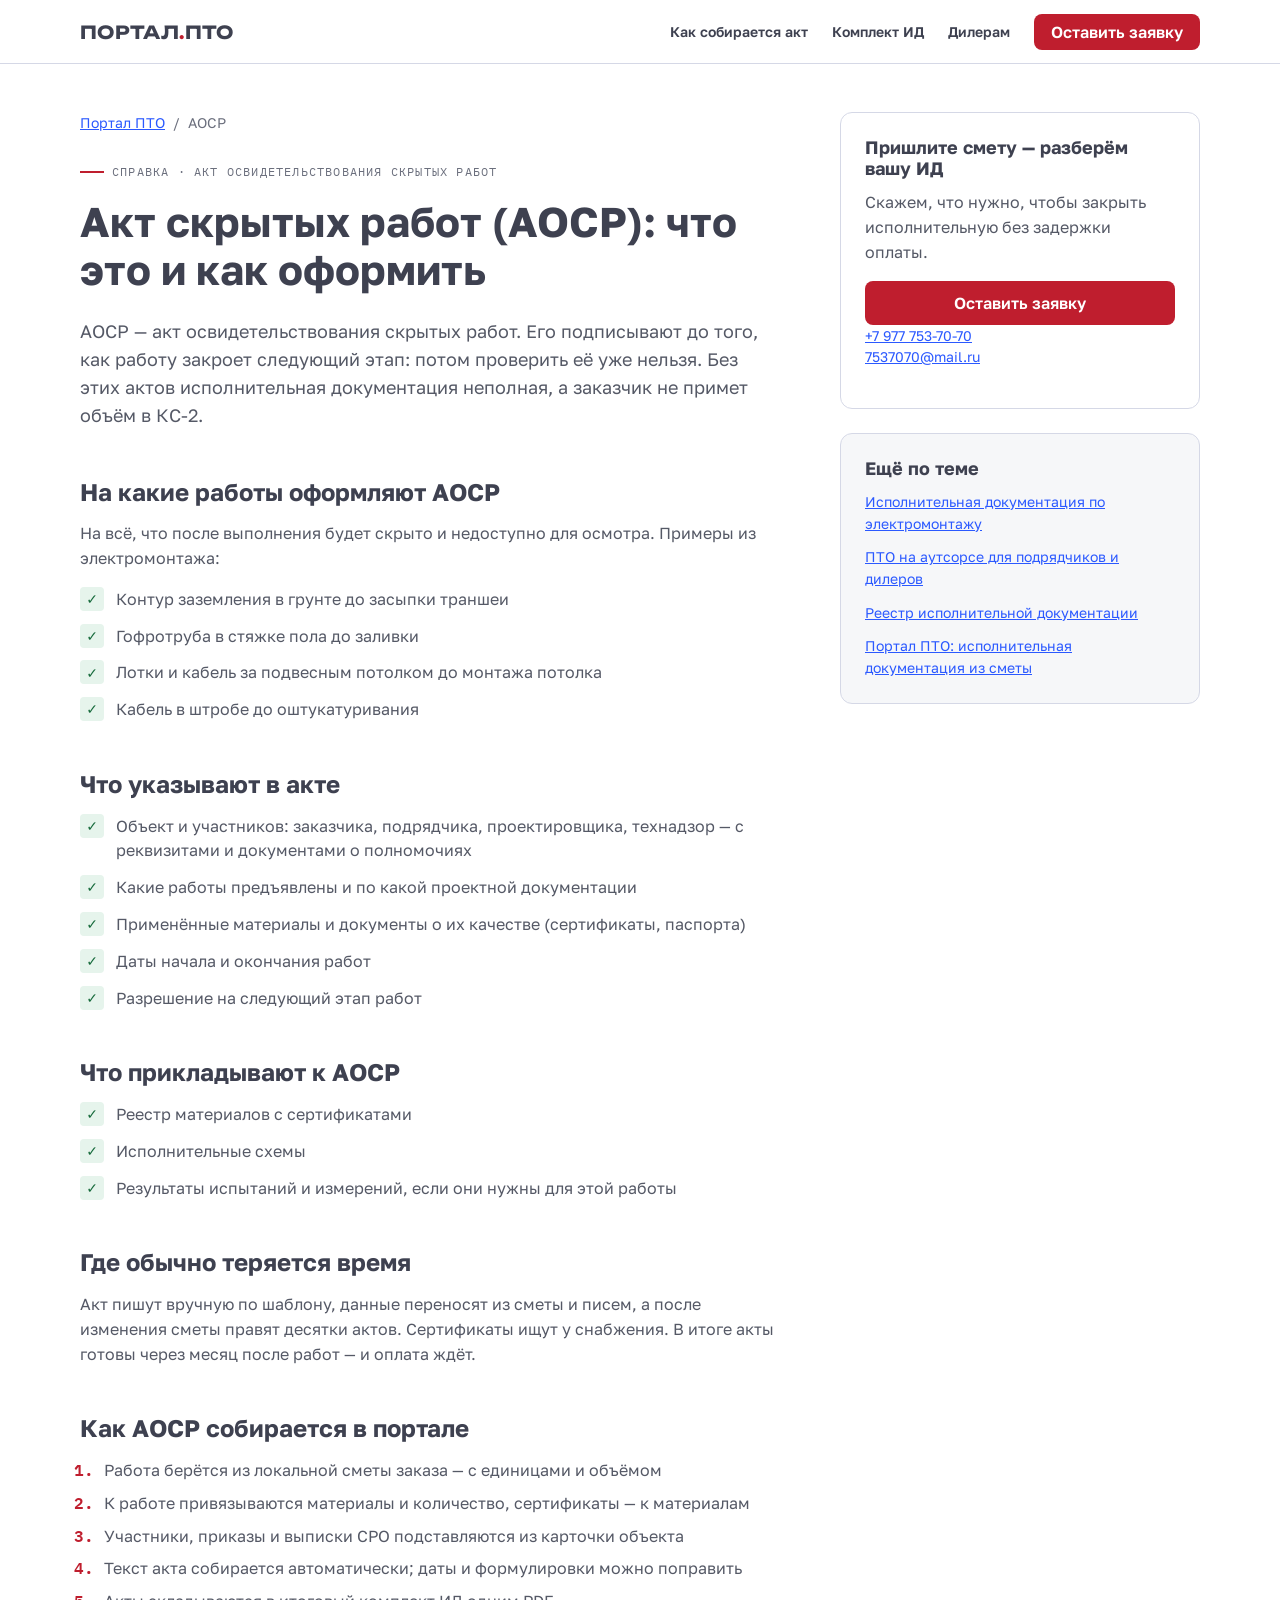
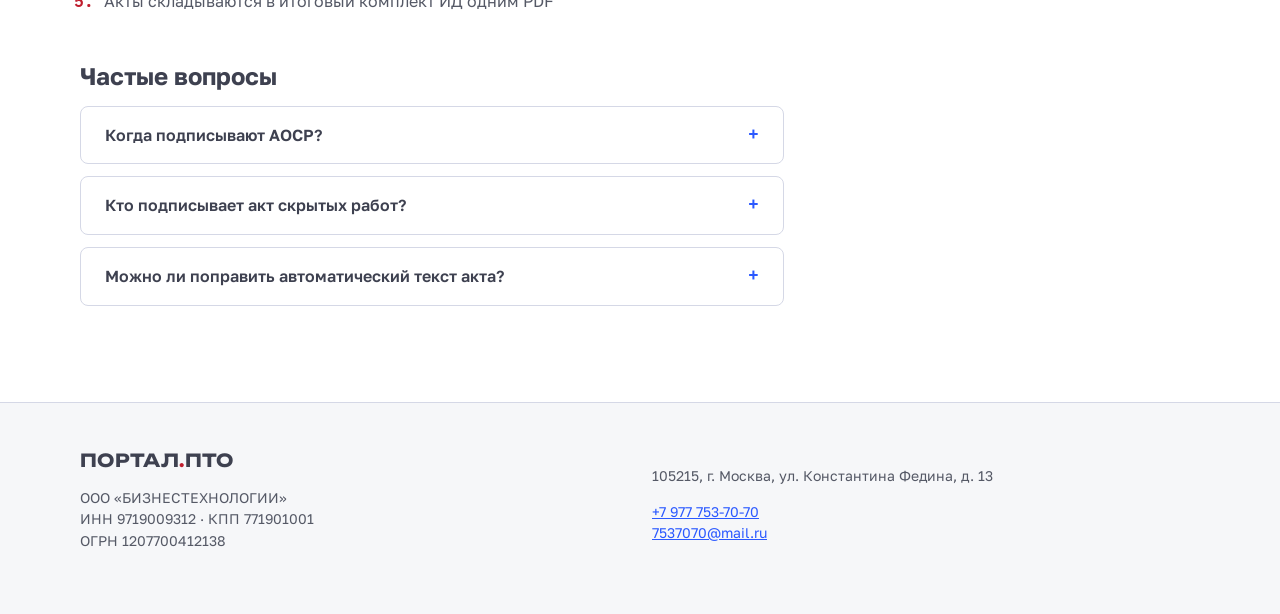
==== akt-skrytyh-rabot-aosr/index.html @ 3879c8a2 "Тематические страницы: АОСР, ИД по электромонтажу, ПТО на аутсорсе, реестр ИД Co-Authored-By: Claude" ====
<!doctype html>
<html lang="ru">
<head>
<meta charset="utf-8">
<meta name="viewport" content="width=device-width, initial-scale=1">
<title>Акт скрытых работ (АОСР): как оформить | Портал ПТО</title>
<meta name="description" content="Что такое АОСР, на какие работы его оформляют, что приложить к акту и как собрать акты скрытых работ из сметы автоматически. Пример по электромонтажу.">
<meta name="robots" content="index, follow, max-image-preview:large">
<link rel="icon" href="../favicon.svg" type="image/svg+xml">
<meta name="theme-color" content="#1e2029">
<meta property="og:type" content="article">
<meta property="og:locale" content="ru_RU">
<meta property="og:title" content="Акт скрытых работ (АОСР): что это и как оформить">
<meta property="og:description" content="Что такое АОСР, на какие работы его оформляют, что приложить к акту и как собрать акты скрытых работ из сметы автоматически. Пример по электромонтажу.">
<meta property="og:site_name" content="Портал ПТО">
<meta property="og:image" content="https://myznikovv.github.io/portal-pto-landing/og-image.png">
<meta property="og:url" content="https://myznikovv.github.io/portal-pto-landing/akt-skrytyh-rabot-aosr/">
<link rel="canonical" href="https://myznikovv.github.io/portal-pto-landing/akt-skrytyh-rabot-aosr/">
<meta name="twitter:card" content="summary_large_image">
<link rel="preconnect" href="https://fonts.googleapis.com">
<link href="https://fonts.googleapis.com/css2?family=Unbounded:wght@500;700&family=Golos+Text:wght@400;600;700&family=IBM+Plex+Mono:wght@400;600&display=swap" rel="stylesheet">
<link rel="stylesheet" href="../design/tokens.css">
<link rel="stylesheet" href="../design/components.css">
<link rel="stylesheet" href="../site.css">
<link rel="stylesheet" href="../article.css">
<script type="application/ld+json">{"@context": "https://schema.org", "@graph": [{"@type": "WebPage", "@id": "https://myznikovv.github.io/portal-pto-landing/akt-skrytyh-rabot-aosr/", "url": "https://myznikovv.github.io/portal-pto-landing/akt-skrytyh-rabot-aosr/", "name": "Акт скрытых работ (АОСР): что это и как оформить", "description": "Что такое АОСР, на какие работы его оформляют, что приложить к акту и как собрать акты скрытых работ из сметы автоматически. Пример по электромонтажу.", "inLanguage": "ru-RU", "isPartOf": {"@id": "https://myznikovv.github.io/portal-pto-landing/"}, "publisher": {"@id": "https://myznikovv.github.io/portal-pto-landing/#org"}}, {"@type": "BreadcrumbList", "itemListElement": [{"@type": "ListItem", "position": 1, "name": "Портал ПТО", "item": "https://myznikovv.github.io/portal-pto-landing/"}, {"@type": "ListItem", "position": 2, "name": "АОСР", "item": "https://myznikovv.github.io/portal-pto-landing/akt-skrytyh-rabot-aosr/"}]}, {"@type": "FAQPage", "mainEntity": [{"@type": "Question", "name": "Когда подписывают АОСР?", "acceptedAnswer": {"@type": "Answer", "text": "До того, как работу закроет следующий этап. Если работу уже скрыли, подтвердить её качество и объём без вскрытия нельзя."}}, {"@type": "Question", "name": "Кто подписывает акт скрытых работ?", "acceptedAnswer": {"@type": "Answer", "text": "Представители участников строительства, указанные в акте: как правило, заказчик (или технадзор), подрядчик и при необходимости проектировщик. Состав зависит от объекта и договора."}}, {"@type": "Question", "name": "Можно ли поправить автоматический текст акта?", "acceptedAnswer": {"@type": "Answer", "text": "Да. Портал собирает текст из сметы, но даты и формулировки редактируются вручную, а исправленный акт попадает в комплект."}}]}]}</script>
</head>
<body class="article-page">
<div class="head"><div class="container">
  <a class="brand" href="../">Портал<i>.</i>ПТО</a>
  <nav class="nav" aria-label="Разделы">
    <a href="../#s4">Как собирается акт</a><a href="../#s5">Комплект ИД</a><a href="../#s7">Дилерам</a>
    <a class="btn btn-cta" href="../#s9">Оставить заявку</a>
  </nav>
</div></div>
<main class="article">
<div class="container article-grid">
  <article>
    <nav class="crumbs" aria-label="Навигационная цепочка"><a href="../">Портал ПТО</a><span aria-hidden="true">/</span><span>АОСР</span></nav>
    <span class="sheet">Справка · акт освидетельствования скрытых работ</span>
    <h1>Акт скрытых работ (АОСР): что это и как оформить</h1>
    <p class="lead">АОСР — акт освидетельствования скрытых работ. Его подписывают до того, как работу закроет следующий этап: потом проверить её уже нельзя. Без этих актов исполнительная документация неполная, а заказчик не примет объём в КС-2.</p>
    <h2>На какие работы оформляют АОСР</h2><p>На всё, что после выполнения будет скрыто и недоступно для осмотра. Примеры из электромонтажа:</p><ul class="checks"><li>Контур заземления в грунте до засыпки траншеи</li><li>Гофротруба в стяжке пола до заливки</li><li>Лотки и кабель за подвесным потолком до монтажа потолка</li><li>Кабель в штробе до оштукатуривания</li></ul><h2>Что указывают в акте</h2><ul class="checks"><li>Объект и участников: заказчика, подрядчика, проектировщика, технадзор — с реквизитами и документами о полномочиях</li><li>Какие работы предъявлены и по какой проектной документации</li><li>Применённые материалы и документы о их качестве (сертификаты, паспорта)</li><li>Даты начала и окончания работ</li><li>Разрешение на следующий этап работ</li></ul><h2>Что прикладывают к АОСР</h2><ul class="checks"><li>Реестр материалов с сертификатами</li><li>Исполнительные схемы</li><li>Результаты испытаний и измерений, если они нужны для этой работы</li></ul><h2>Где обычно теряется время</h2><p>Акт пишут вручную по шаблону, данные переносят из сметы и писем, а после изменения сметы правят десятки актов. Сертификаты ищут у снабжения. В итоге акты готовы через месяц после работ — и оплата ждёт.</p><h2>Как АОСР собирается в портале</h2><ol class="steps-list"><li>Работа берётся из локальной сметы заказа — с единицами и объёмом</li><li>К работе привязываются материалы и количество, сертификаты — к материалам</li><li>Участники, приказы и выписки СРО подставляются из карточки объекта</li><li>Текст акта собирается автоматически; даты и формулировки можно поправить</li><li>Акты складываются в итоговый комплект ИД одним PDF</li></ol>
    <h2>Частые вопросы</h2>
    <div class="faq"><details class="faq-item"><summary>Когда подписывают АОСР?</summary><p>До того, как работу закроет следующий этап. Если работу уже скрыли, подтвердить её качество и объём без вскрытия нельзя.</p></details><details class="faq-item"><summary>Кто подписывает акт скрытых работ?</summary><p>Представители участников строительства, указанные в акте: как правило, заказчик (или технадзор), подрядчик и при необходимости проектировщик. Состав зависит от объекта и договора.</p></details><details class="faq-item"><summary>Можно ли поправить автоматический текст акта?</summary><p>Да. Портал собирает текст из сметы, но даты и формулировки редактируются вручную, а исправленный акт попадает в комплект.</p></details></div>
  </article>
  <aside class="article-side">
    <div class="card">
      <h2 class="side-h">Пришлите смету — разберём вашу ИД</h2>
      <p>Скажем, что нужно, чтобы закрыть исполнительную без задержки оплаты.</p>
      <a class="btn btn-cta" href="../#s9">Оставить заявку</a>
      <p class="side-contact"><a href="tel:+79777537070">+7 977 753-70-70</a><br><a href="mailto:7537070@mail.ru">7537070@mail.ru</a></p>
    </div>
    <div class="card is-paper">
      <h2 class="side-h">Ещё по теме</h2>
      <ul class="more"><li><a href="../ispolnitelnaya-dokumentaciya-elektromontazh/">Исполнительная документация по электромонтажу</a></li><li><a href="../pto-na-autsorse/">ПТО на аутсорсе для подрядчиков и дилеров</a></li><li><a href="../reestr-ispolnitelnoy-dokumentacii/">Реестр исполнительной документации</a></li><li><a href="../">Портал ПТО: исполнительная документация из сметы</a></li></ul>
    </div>
  </aside>
</div>
</main>
<footer class="foot"><div class="container">
  <div><a class="brand" href="../">Портал<i>.</i>ПТО</a><p>ООО «БИЗНЕСТЕХНОЛОГИИ»<br>ИНН 9719009312 · КПП 771901001<br>ОГРН 1207700412138</p></div>
  <div><p>105215, г. Москва, ул. Константина Федина, д. 13</p><p><a href="tel:+79777537070">+7 977 753-70-70</a><br><a href="mailto:7537070@mail.ru">7537070@mail.ru</a></p></div>
</div></footer>
</body>
</html>
---- design/tokens.css ----
/* Токены лендинга ПТО. Единственное место, где живут цвета, отступы, радиусы, шрифты и тени.
   Имена — по роли, не по виду: --cta, а не --red. Меняем цвет здесь, разметку не трогаем.
   Всё, что рисует блоки (components.css, страницы), берёт значения только отсюда: scripts проверяет это командой `node check-tokens.cjs`. */
:root {
  /* Поверхности */
  --bg: #ffffff;
  --paper: #f6f7f9;          /* подложка чередующихся секций */
  --card: #ffffff;
  --dark: #1e2029;           /* подвал, тёмный блок цены */

  /* Текст */
  --ink: #3e4150;            /* заголовки */
  --text: #555966;           /* основной текст */
  --muted: #6b6f7d;         /* подписи; на сайте было #787c8a — 4.16:1, ниже нормы AA, взяли темнее */
  --on-dark: #ffffff;
  --on-dark-muted: #a0a5b5;

  /* Роли акцентов */
  --cta: #bf1e2e;            /* кнопка действия и «печать» — больше нигде */
  --cta-hover: #a61c2b;
  --link: #2b59ff;           /* ссылки, размерные линии, выбранное */
  --link-soft: #eaefff;

  /* Линии (чертёж = тонкая линия) */
  --line: #d5d8e6;           /* рамка штампа, таблицы, поля */
  --line-soft: #f1f2f5;      /* разделители строк */

  /* Статусы — те же слова, что в портале */
  --ok: #166a3b;       --ok-soft: #e6f4ec;       /* принято */
  --warn: #9a4a06;     --warn-soft: #fdf1e3;     /* на проверке */
  --bad: #bf1e2e;      --bad-soft: #fbe9ea;      /* замечание */

  /* Радиусы: четыре ступени. Капсула (--r-pill) — только у бейджей */
  --r-sm: 4px;               /* поля, строки таблицы */
  --r-md: 8px;               /* кнопки */
  --r-lg: 12px;              /* карточки, рамки экранов */
  --r-xl: 20px;              /* крупные блоки секций */
  --r-pill: 999px;           /* бейдж */

  /* Отступы: одна шкала на вертикаль и горизонталь */
  --s-4: 4px;  --s-8: 8px;  --s-12: 12px; --s-16: 16px; --s-24: 24px;
  --s-32: 32px; --s-48: 48px; --s-64: 64px; --s-96: 96px; --s-128: 128px;

  /* Толщина линий */
  --bw: 1px;
  --bw-strong: 2px;          /* рамка штампа, фокус */

  /* Шрифты: все с кириллицей (Space Grotesk с сайта — без неё, заголовки уходили в запасной шрифт).
     Unbounded — только крупное слово в заголовке (1–2 строки, ЗАГЛАВНЫМИ); h3 и дальше — Golos Text */
  --font-display: 'Unbounded', 'Golos Text', system-ui, sans-serif;
  --font-head: 'Golos Text', system-ui, sans-serif;
  --font-body: 'Golos Text', system-ui, sans-serif;
  --font-mono: 'IBM Plex Mono', ui-monospace, monospace;   /* номера листов, суммы, штамп */

  /* Кегль */
  --fs-12: 0.75rem; --fs-14: 0.875rem; --fs-16: 1rem; --fs-18: 1.125rem; --fs-24: 1.5rem;
  --fs-h2: clamp(1.5rem, 1rem + 2vw, 2.75rem);
  --fs-h1: clamp(2rem, 1.2rem + 3.2vw, 4rem);
  /* Unbounded вдвое шире обычного гротеска: «ИСПОЛНИТЕЛЬНАЯ» (14 букв) должна влезать в 358 px телефона */
  --fs-display: clamp(1.25rem, 0.55rem + 3.9vw, 3.5rem);
  --fs-display-xl: clamp(1.25rem, 0.55rem + 4.4vw, 4.5rem);
  --lh-tight: 1.15; --lh-body: 1.55;

  /* Тени: одна, для рамки скриншота; карточки держим линией, не тенью */
  --shadow-screen: 0 24px 48px -24px rgba(30, 32, 41, 0.25);

  /* Контейнер и скорость */
  --container: 1120px;
  --header: 64px;            /* высота шапки */
  --story-len: 5;            /* длина закреплённой сцены «акт собирается», в экранах */
  --og-w: 1200px;            /* размер карточки для соцсетей */
  --og-h: 630px;
  --iso-max: 560px;          /* ширина изометрического объекта на первом экране */
  --sheet-w: 132px;          /* лист в папке комплекта */
  --sheet-h: 172px;
  --ticker-time: 40s;        /* полный оборот бегущей строки */
  /* Кегль подписей внутри разреза — в единицах чертежа (viewBox 3200×620), на экране масштабируется вместе с ним */
  --cut-fs-sm: 20px; --cut-fs-md: 22px; --cut-fs-lg: 24px;
  --card-max: 360px;         /* ширина карточки события и узких блоков */
  --col-min: 280px;          /* минимальная ширина колонки в сетках */
  --tap: 44px;               /* минимальная высота кнопки и поля на телефоне */
  --t-fast: 120ms;           /* кнопки, состояния */
  --t-base: 320ms;           /* появление блоков */
  --t-story: 800ms;          /* заголовок, «печать», сцена документа */
  --ease: cubic-bezier(0.2, 0.75, 0.3, 1);   /* быстрый старт, мягкая остановка */
  --grid-step: 32px;         /* шаг чертёжной сетки на тёмном первом экране */
}
---- design/components.css ----
/* Компоненты лендинга ПТО. Здесь нет ни одного «сырого» цвета, отступа или радиуса — только var(--токен).
   Исключение одно: 0, 1px и 2px для линий через --bw*, и проценты/auto. Проверяет check-tokens.cjs. */
*, *::before, *::after { box-sizing: border-box; }
body { margin: 0; background: var(--bg); color: var(--text); font: var(--fs-16)/var(--lh-body) var(--font-body); }
h1, h2, h3 { margin: 0; color: var(--ink); font-family: var(--font-head); line-height: var(--lh-tight); }
h1 { font-size: var(--fs-h1); } h2 { font-size: var(--fs-h2); } h3 { font-size: var(--fs-24); }
/* Крупное слово заголовка: Unbounded, заглавные, цвет — ссылочный синий (как «ЦИФРОВОЙ» у образца) */
.display { font-family: var(--font-display); font-weight: 700; text-transform: uppercase; letter-spacing: -0.01em; line-height: var(--lh-tight); font-size: var(--fs-display); overflow-wrap: break-word; }
.display.is-accent { color: var(--link); }
.sr-only { position: absolute; width: 1px; height: 1px; overflow: hidden; clip: rect(0, 0, 0, 0); white-space: nowrap; }
.mono { font-family: var(--font-mono); }
.muted { color: var(--muted); }
a { color: var(--link); }
.brand { font: 700 var(--fs-18)/1 var(--font-display); letter-spacing: 0.02em; color: inherit; text-decoration: none; text-transform: uppercase; }
.brand i { color: var(--cta); font-style: normal; }
.row { display: flex; flex-wrap: wrap; gap: var(--s-16); align-items: center; }

/* ── Кнопки: действие названо глаголом («Получить расчёт»), не «Узнать больше» ── */
.btn { display: inline-flex; align-items: center; justify-content: center; gap: var(--s-8); min-height: var(--tap);
  padding: var(--s-12) var(--s-24); border: var(--bw) solid transparent; border-radius: var(--r-md);
  font: 600 var(--fs-16)/1 var(--font-body); text-decoration: none; cursor: pointer; transition: background var(--t-fast), border-color var(--t-fast); }
.btn:active { transform: translateY(1px); }
.btn:focus-visible { outline: var(--bw-strong) solid var(--link); outline-offset: var(--s-4); }
.btn[disabled], .btn.is-disabled { opacity: 0.45; cursor: not-allowed; pointer-events: none; }
.btn-cta { background: var(--cta); color: var(--on-dark); }
.btn-ghost { background: var(--bg); color: var(--ink); border-color: var(--line); }
.btn-link { background: none; color: var(--link); padding-inline: 0; min-height: auto; }
/* Наведение — только там, где есть настоящий курсор: на тач-экране :hover залипает после тапа */
@media (hover: hover) and (pointer: fine) {
  .btn-cta:hover { background: var(--cta-hover); }
  .btn-ghost:hover { border-color: var(--ink); }
  .btn-link:hover { text-decoration: underline; }
}

/* ── Бейдж: единственное место с капсулой. Статус = слово из портала + цвет, не цвет один ── */
.badge { display: inline-flex; align-items: center; gap: var(--s-8); padding: var(--s-4) var(--s-12);
  border-radius: var(--r-pill); font: 600 var(--fs-12)/1 var(--font-body); }
.badge::before { content: ''; width: var(--s-8); height: var(--s-8); border-radius: var(--r-pill); background: currentColor; }
.badge-ok { color: var(--ok); background: var(--ok-soft); }
.badge-warn { color: var(--warn); background: var(--warn-soft); }
.badge-bad { color: var(--bad); background: var(--bad-soft); }

/* ── Печать: красный только здесь и на кнопке ── */
.stamp { display: inline-grid; place-items: center; width: calc(var(--s-96) + var(--s-16)); aspect-ratio: 1; border: var(--bw-strong) solid var(--cta);
  border-radius: 50%; color: var(--cta); font: 600 var(--fs-14)/1.2 var(--font-mono); text-align: center; letter-spacing: 0.08em;
  transform: rotate(-8deg); outline: var(--bw) solid var(--cta); outline-offset: calc(var(--s-4) * -2); }

/* ── Основная надпись (рамка по мотивам ГОСТ): блок цены, подвал, шапка скриншота ── */
.titleblock { display: grid; grid-template-columns: 1fr auto; border: var(--bw-strong) solid var(--ink); background: var(--card); }
.titleblock > * { padding: var(--s-12) var(--s-16); border-bottom: var(--bw) solid var(--line); }
.titleblock > :nth-last-child(-n + 2) { border-bottom: 0; }
.titleblock > :nth-child(even) { border-left: var(--bw) solid var(--line); font-family: var(--font-mono); text-align: right; }
.titleblock .k { color: var(--muted); font-size: var(--fs-14); }

/* ── Номер листа секции: «Лист 3 из 9» ── */
.sheet { display: inline-flex; gap: var(--s-8); align-items: baseline; color: var(--muted); font: var(--fs-12)/1 var(--font-mono); text-transform: uppercase; letter-spacing: 0.1em; }
.sheet::before { content: ''; width: var(--s-24); border-top: var(--bw-strong) solid var(--cta); align-self: center; }

/* ── Таблица-журнал вместо карточек ── */
.ledger { width: 100%; border-collapse: collapse; font-size: var(--fs-14); }
.ledger th { text-align: left; padding: var(--s-8) var(--s-12); color: var(--muted); font-weight: 600; border-bottom: var(--bw-strong) solid var(--ink); }
.ledger td { padding: var(--s-12); border-bottom: var(--bw) solid var(--line-soft); }
.ledger .num { text-align: right; font-family: var(--font-mono); }
.ledger tr.is-active td { background: var(--link-soft); }

/* ── Карточка: линия, не тень ── */
.card { padding: var(--s-24); background: var(--card); border: var(--bw) solid var(--line); border-radius: var(--r-lg); }
.card.is-paper { background: var(--paper); }

/* ── Поле формы-бланка ── */
.field { display: grid; gap: var(--s-8); }
.field label { color: var(--ink); font-weight: 600; font-size: var(--fs-14); }
.field input, .field textarea { min-height: var(--tap); padding: var(--s-12); border: var(--bw) solid var(--line); border-radius: var(--r-sm);
  background: var(--bg); color: var(--ink); font: var(--fs-16)/var(--lh-body) var(--font-body); }
.field input:focus-visible, .field textarea:focus-visible { outline: var(--bw-strong) solid var(--link); outline-offset: 0; border-color: var(--link); }
.field input:disabled { background: var(--paper); color: var(--muted); }
.field.is-error input { border-color: var(--bad); }
.field .hint { color: var(--muted); font-size: var(--fs-14); }
.field.is-error .hint { color: var(--bad); }

/* ── Чек-лист: что входит в пакет ИД ── */
.checks { list-style: none; margin: 0; padding: 0; display: grid; gap: var(--s-12); }
.checks li { display: grid; grid-template-columns: var(--s-24) 1fr; gap: var(--s-12); align-items: start; }
.checks li::before { content: '✓'; display: grid; place-items: center; width: var(--s-24); height: var(--s-24); border-radius: var(--r-sm);
  background: var(--ok-soft); color: var(--ok); font-weight: 700; font-size: var(--fs-14); }
.checks li.is-todo::before { content: ''; background: var(--paper); border: var(--bw) solid var(--line); }

/* ── Рамка для РЕАЛЬНОГО скриншота портала. Концепт-картинки сюда не кладём ── */
.screen { margin: 0; border: var(--bw) solid var(--line); border-radius: var(--r-lg); overflow: hidden; background: var(--card); box-shadow: var(--shadow-screen); }
.screen figcaption { display: flex; justify-content: space-between; gap: var(--s-16); padding: var(--s-8) var(--s-16); border-bottom: var(--bw) solid var(--line);
  background: var(--paper); color: var(--muted); font: var(--fs-12)/1.4 var(--font-mono); }
.screen img { display: block; width: 100%; height: auto; }
.screen .placeholder { display: grid; place-items: center; min-height: calc(var(--s-128) * 2); color: var(--muted); font: var(--fs-14)/1 var(--font-mono); }

/* ── Ритм секций: один отступ сверху и снизу, чередование фона ── */
.section { padding-block: var(--s-96); }
.section.is-paper { background: var(--paper); }
.section.is-dark { background: var(--dark); color: var(--on-dark-muted); }
.section.is-dark h2, .section.is-dark h3 { color: var(--on-dark); }
.container { width: min(var(--container), 100% - var(--s-32)); margin-inline: auto; }
@media (max-width: 640px) { .section { padding-block: var(--s-64); } }

/* ═══ Динамика ═══ Сквозной мотив: «акт собирается»: строки заполняются, в конце ставится печать.
   Всё, что движется, выключается при prefers-reduced-motion и не нужно для понимания (текст и итог на месте без JS). */
.progress { position: fixed; inset: 0 0 auto 0; height: var(--bw-strong); background: var(--link); transform-origin: left; transform: scaleX(var(--p, 0)); z-index: 50; }
.rail { position: fixed; right: var(--s-16); top: 50%; transform: translateY(-50%); display: grid; gap: var(--s-8); z-index: 40; }
.rail a { display: grid; place-items: center; width: var(--s-24); height: var(--s-24); border: var(--bw) solid transparent; border-radius: 50%;
  color: var(--muted); font: var(--fs-12)/1 var(--font-mono); text-decoration: none; }
.rail a.is-current { border-color: var(--link); color: var(--link); }
.rail a.is-done { color: var(--ink); }
@media (max-width: 900px) { .rail { display: none; } }

.reveal { opacity: 0; transform: translateY(var(--s-24)); transition: opacity var(--t-base) var(--ease), transform var(--t-base) var(--ease); }
.reveal.is-in { opacity: 1; transform: none; }

/* Заполнение «основной надписи»: строки по очереди, затем печать */
.titleblock.is-filling > * { opacity: 0; transition: opacity var(--t-base) var(--ease); transition-delay: calc(var(--i, 0) * 140ms); }
.titleblock.is-filled > * { opacity: 1; }
.stamp.is-pending { opacity: 0; transform: rotate(-8deg) scale(1.6); }
.stamp.is-stamped { opacity: 1; transform: rotate(-8deg) scale(1); transition: opacity var(--t-fast) linear, transform var(--t-story) var(--ease); }

/* Первый экран: светлый, с чертёжной сеткой */
.hero { position: relative; background-color: var(--bg); overflow: hidden;
  background-image: linear-gradient(color-mix(in srgb, var(--line) 55%, transparent) var(--bw), transparent var(--bw)),
                    linear-gradient(90deg, color-mix(in srgb, var(--line) 55%, transparent) var(--bw), transparent var(--bw));
  background-size: var(--grid-step) var(--grid-step); }
.hero::after { content: ''; position: absolute; inset: auto 0 0 0; height: var(--s-128); background: linear-gradient(transparent, var(--bg)); pointer-events: none; }

/* Живая карточка события — только с пометкой «демо», если данные не настоящие */
.event { display: grid; gap: var(--s-8); padding: var(--s-16) var(--s-24); border: var(--bw) solid var(--line); border-left: var(--bw-strong) solid var(--link); border-radius: var(--r-sm); background: var(--card); }
.event .sheet { color: var(--muted); }
.event b { color: var(--ink); font: 600 var(--fs-24)/var(--lh-tight) var(--font-head); }

@media (prefers-reduced-motion: reduce) {
  .reveal, .titleblock.is-filling > *, .stamp.is-stamped, .btn { transition: none; }
  .reveal { opacity: 1; transform: none; }
  .titleblock.is-filling > * { opacity: 1; }
  .stamp.is-pending { opacity: 1; transform: rotate(-8deg); }
}
---- site.css ----
/* Страница лендинга ПТО. Значения — только из design/tokens.css (проверка: node design/check-tokens.cjs). */
html { scroll-behavior: smooth; scroll-padding-top: var(--header); }
.skip { position: fixed; left: var(--s-16); top: calc(var(--s-48) * -2); z-index: 100; padding: var(--s-12) var(--s-16); background: var(--ink); color: var(--on-dark); border-radius: var(--r-md); }
.skip:focus { top: var(--s-16); }

/* Шапка: на тёмном первом экране прозрачная, дальше светлая */
.head { position: fixed; inset: 0 0 auto 0; z-index: 45; height: var(--header); display: flex; align-items: center;
  background: color-mix(in srgb, var(--bg) 92%, transparent); color: var(--ink); border-bottom: var(--bw) solid var(--line); backdrop-filter: blur(var(--s-12)); }
.head .container { display: flex; align-items: center; justify-content: space-between; gap: var(--s-24); }
.nav { display: flex; gap: var(--s-24); align-items: center; }
.nav a:not(.btn) { color: inherit; text-decoration: none; font-size: var(--fs-14); font-weight: 600; }
.nav .btn { min-height: calc(var(--tap) - var(--s-8)); padding: var(--s-8) var(--s-16); white-space: nowrap; }
@media (max-width: 760px) { .nav a:not(.btn) { display: none; } }

/* Первый экран */
.hero { padding-top: var(--header); min-height: 100vh; display: flex; align-items: center; }
.hero .container { display: grid; gap: var(--s-24); padding-block: var(--s-64); }
.hero h1 .display { display: block; }
.hero .container { position: relative; z-index: 1; }
.hero .lead { margin: 0; max-width: 34em; font-size: var(--fs-18); }
.hero .event { max-width: var(--card-max); }
.hero-foot { display: flex; flex-wrap: wrap; gap: var(--s-24); align-items: end; justify-content: space-between; }

.lead { font-size: var(--fs-18); max-width: 38em; }
.cols { display: grid; gap: var(--s-24); grid-template-columns: repeat(auto-fit, minmax(var(--col-min), 1fr)); margin-top: var(--s-32); }
.cols .card h3 { font-size: var(--fs-18); margin-bottom: var(--s-8); }
.cols .card p { margin: 0; }
.cols .num { display: block; margin-bottom: var(--s-16); color: var(--cta); font: 600 var(--fs-14)/1 var(--font-mono); }
.head2 { margin: var(--s-16) 0 var(--s-16); }
.head2 .display { display: block; }

/* Закреплённая сцена «акт собирается» */
.story { position: relative; }
.story.is-pinned { min-height: calc(100vh * var(--story-len)); }
.story-stick { padding-block: var(--s-64); }
.story.is-pinned .story-stick { position: sticky; top: var(--header); min-height: calc(100vh - var(--header)); display: flex; align-items: center; padding-block: var(--s-32); }
.story-grid { display: grid; gap: var(--s-48); grid-template-columns: minmax(0, 1fr) minmax(0, 1fr); align-items: center; }
@media (max-width: 800px) { .story-grid { grid-template-columns: minmax(0, 1fr); gap: var(--s-24); } }
.steps { list-style: none; margin: var(--s-24) 0 0; padding: 0; display: grid; gap: var(--s-8); counter-reset: step; }
.steps li { display: grid; grid-template-columns: var(--s-32) 1fr; gap: var(--s-12); padding: var(--s-8) 0; color: var(--muted); transition: color var(--t-base) var(--ease); counter-increment: step; }
.steps li::before { content: counter(step, decimal-leading-zero); font: 600 var(--fs-12)/1.8 var(--font-mono); }
.steps li.is-on { color: var(--ink); }
.steps li.is-on::before { color: var(--link); }
.steps b { display: block; font-weight: 600; }
.steps span { font-size: var(--fs-14); }
.paper-sheet { display: grid; gap: var(--s-24); justify-items: center; }
.paper-sheet .titleblock { width: 100%; }
.story:not(.is-pinned) .titleblock > * { opacity: 1; }
.story:not(.is-pinned) .stamp.is-pending { opacity: 1; transform: rotate(-8deg); }

.pack { display: grid; gap: var(--s-32); grid-template-columns: minmax(0, 1fr) minmax(0, 1fr); align-items: start; margin-top: var(--s-32); }
@media (max-width: 800px) { .pack { grid-template-columns: minmax(0, 1fr); } }
.pack h3 { font-size: var(--fs-18); margin-bottom: var(--s-16); }
.table-wrap { overflow-x: auto; }

.shots { display: grid; gap: var(--s-24); grid-template-columns: 1fr; margin-top: var(--s-32); }
.shots .screen figcaption { flex-wrap: wrap; }
.shots .screen figcaption span:last-child { color: var(--muted); }

.dealer { display: grid; gap: var(--s-32); grid-template-columns: minmax(0, 1fr) minmax(0, 1fr); align-items: center; }
@media (max-width: 800px) { .dealer { grid-template-columns: minmax(0, 1fr); } }

.form { display: grid; gap: var(--s-16); max-width: calc(var(--card-max) * 2); }
.form .two { display: grid; gap: var(--s-16); grid-template-columns: repeat(auto-fit, minmax(var(--col-min), 1fr)); }
.field select { min-height: var(--tap); padding: var(--s-12); border: var(--bw) solid var(--line); border-radius: var(--r-sm); background: var(--bg); color: var(--ink); font: var(--fs-16)/var(--lh-body) var(--font-body); }
.field select:focus-visible { outline: var(--bw-strong) solid var(--link); outline-offset: 0; border-color: var(--link); }
.consent { display: flex; gap: var(--s-12); align-items: start; font-size: var(--fs-14); color: var(--muted); }
.consent input { margin-top: var(--s-4); width: var(--s-16); height: var(--s-16); accent-color: var(--cta); }
.form-msg { min-height: var(--s-24); font-size: var(--fs-14); color: var(--ok); }
.form-msg.is-error { color: var(--bad); }

.foot { padding-block: var(--s-48); background: var(--paper); color: var(--text); border-top: var(--bw) solid var(--line); font-size: var(--fs-14); }
.foot .container { display: grid; gap: var(--s-24); grid-template-columns: repeat(auto-fit, minmax(var(--col-min), 1fr)); }
.foot a { color: var(--link); }
.foot .brand { color: var(--ink); }

@media (prefers-reduced-motion: reduce) { html { scroll-behavior: auto; } .head { transition: none; } .steps li { transition: none; } }

/* Построчное заполнение акта при прокрутке (когда сцена закреплена) */
.story.is-pinned .titleblock > * { opacity: 0; transition: opacity var(--t-base) var(--ease); }
.story.is-pinned .titleblock > .is-on { opacity: 1; }

/* ═══ Креатив: объект строится, бегущая строка, папка комплекта ═══ */
.hero-grid { grid-template-columns: minmax(0, 1.05fr) minmax(0, 1fr); align-items: center; column-gap: var(--s-48); }
.hero-text { display: grid; gap: var(--s-24); }
.hero-grid h1 .display { font-size: clamp(var(--fs-24), 3.3vw, var(--fs-display)); }
.hero-art { display: grid; justify-items: center; }
@media (max-width: 900px) {
  .hero-grid { grid-template-columns: 1fr; }
  .hero-grid h1 .display { font-size: var(--fs-display); }
}

.iso { width: 100%; max-width: var(--iso-max); height: auto; overflow: visible; }
.iso polygon { stroke: var(--ink); stroke-width: var(--bw); stroke-linejoin: round; }
.iso .f-top { fill: var(--bg); }
.iso .f-l { fill: var(--paper); }
.iso .f-r { fill: color-mix(in srgb, var(--line) 70%, var(--bg)); }
.iso .ground polygon { fill: none; stroke: var(--line); stroke-dasharray: 6 6; }
.iso .tray polygon { stroke: var(--link); }
.iso .tray .f-top { fill: var(--link-soft); }
.iso .tray .f-l, .iso .tray .f-r { fill: var(--link); }
.iso .panel .f-l, .iso .panel .f-r { fill: var(--ink); }
.iso .dim { stroke: var(--link); stroke-width: var(--bw); stroke-dasharray: 3 4; fill: none; }
.iso-stage { opacity: 0; transform: translateY(calc(var(--s-24) * -1)); transition: opacity var(--t-base) var(--ease), transform var(--t-story) var(--ease); }
.iso-stage.is-on { opacity: 1; transform: none; }
.iso-sheet { opacity: 0; transform-box: fill-box; transform-origin: center; transform: scale(0.4) rotate(-12deg); transition: opacity var(--t-fast) linear, transform var(--t-story) var(--ease); }
.iso-sheet.is-on { opacity: 1; transform: none; }
.iso-sheet rect { fill: var(--card); stroke: var(--line); stroke-width: var(--bw); }
.iso-sheet .hd { font-family: var(--font-mono); font-size: var(--fs-12); font-weight: 600; fill: var(--ink); }
.iso-sheet .sub { font-family: var(--font-body); font-size: var(--fs-12); fill: var(--muted); }
.iso-sheet .bar { fill: var(--line-soft); stroke: none; }
.iso-sheet circle { fill: none; stroke: var(--cta); stroke-width: var(--bw-strong); }
.iso-sheet .ok { font-family: var(--font-mono); font-size: var(--fs-12); font-weight: 600; fill: var(--cta); }

.ticker { overflow: hidden; border-block: var(--bw) solid var(--line); background: var(--bg); padding-block: var(--s-16); }
.ticker-track { display: flex; align-items: center; gap: var(--s-32); width: max-content; animation: ticker var(--ticker-time) linear infinite;
  font: 700 var(--fs-24)/1 var(--font-display); text-transform: uppercase; color: var(--ink); white-space: nowrap; }
.ticker-track span:nth-of-type(3n + 2) { color: transparent; -webkit-text-stroke: var(--bw) var(--ink); }
.ticker-track span:nth-of-type(3n) { color: var(--link); }
.ticker-track i { color: var(--cta); font-style: normal; }
@keyframes ticker { to { transform: translateX(-50%); } }

.pack-head { display: grid; gap: var(--s-48); grid-template-columns: minmax(0, 1fr) minmax(0, 1fr); align-items: center; }
@media (max-width: 800px) { .pack-head { grid-template-columns: minmax(0, 1fr); } }
.folder { --spread: 1; position: relative; justify-self: center; width: var(--sheet-w); height: var(--sheet-h); margin-block: var(--s-64); }
.leaf { position: absolute; inset: 0; display: grid; align-content: start; gap: var(--s-4); padding: var(--s-12); background: var(--card); border: var(--bw) solid var(--line); border-radius: var(--r-sm);
  box-shadow: var(--shadow-screen); font-size: var(--fs-12); color: var(--muted);
  background-image: repeating-linear-gradient(var(--card) 0 var(--s-12), var(--line-soft) var(--s-12) calc(var(--s-12) + var(--bw)));
  background-position: 0 var(--s-48); background-repeat: no-repeat; background-size: 100% 60%;
  transform: translate(calc(var(--x) * var(--spread)), calc(var(--y) * var(--spread))) rotate(var(--r)); transition: transform var(--t-story) var(--ease); transition-delay: calc(var(--i) * 120ms); }
.leaf b { font: 600 var(--fs-14)/1.2 var(--font-mono); color: var(--ink); }
.folder.is-assembled .leaf { transform: translate(calc(var(--i) * var(--s-4)), calc(var(--i) * var(--s-4) * -1)) rotate(0deg); }
.folder .label { position: absolute; left: 0; right: 0; bottom: calc(var(--s-48) * -1); display: flex; justify-content: space-between; padding: var(--s-8) var(--s-12);
  border: var(--bw-strong) solid var(--ink); background: var(--card); font: var(--fs-12)/1 var(--font-mono); color: var(--ink); opacity: 0; transition: opacity var(--t-base) var(--ease) 900ms; }
.folder.is-assembled .label { opacity: 1; }
.folder .stamp { position: absolute; right: calc(var(--s-48) * -1); top: calc(var(--s-32) * -1); width: var(--s-96); background: color-mix(in srgb, var(--bg) 80%, transparent); }

@media (prefers-reduced-motion: reduce) {
  .iso-stage, .iso-sheet { opacity: 1; transform: none; transition: none; }
  .ticker-track { animation: none; }
  .leaf { transition: none; }
  .folder .leaf { transform: translate(calc(var(--i) * var(--s-4)), calc(var(--i) * var(--s-4) * -1)); }
  .folder .label { opacity: 1; transition: none; }
}

/* Боль → решение */
.pains { display: grid; gap: var(--s-24); grid-template-columns: repeat(2, minmax(0, 1fr)); margin-top: var(--s-32); }
@media (max-width: 760px) { .pains { grid-template-columns: 1fr; } }
.pain { display: grid; align-content: start; gap: var(--s-12); padding: var(--s-24); background: var(--card); border: var(--bw) solid var(--line); border-radius: var(--r-lg); }
.pain h3 { font-size: var(--fs-18); }
.pain p { margin: 0; }
.pain .num { color: var(--cta); font: 600 var(--fs-14)/1 var(--font-mono); }
.pain .fix { margin-top: auto; padding-top: var(--s-16); border-top: var(--bw) dashed var(--line); color: var(--ink); display: grid; grid-template-columns: var(--s-24) 1fr; gap: var(--s-8); }
.pain .fix::before { content: '✓'; display: grid; place-items: center; width: var(--s-24); height: var(--s-24); border-radius: var(--r-sm); background: var(--link-soft); color: var(--link); font-weight: 700; }

/* Разлёт листов не должен давать горизонтальную прокрутку; на телефоне листы разлетаются слабее */
main { overflow-x: clip; }
@media (max-width: 800px) { .folder { --spread: 0.45; } }

/* ═══ Длинная иллюстрация: разрез здания едет при прокрутке, работы дорисовываются, акты отмечаются ═══ */
.reel-wrap { display: grid; gap: var(--s-24); }
.reel-head { display: grid; gap: var(--s-24); grid-template-columns: minmax(0, 1.2fr) minmax(0, 1fr); align-items: end; }
.reel-head .lead { margin: 0; }
.reel-head .display { font-size: clamp(var(--fs-24), 2.6vw, var(--fs-h2)); }
.reel-head .head2 { margin-bottom: 0; }
.story.is-pinned .reel-wrap { gap: var(--s-16); }
@media (max-width: 900px) { .reel-head { grid-template-columns: minmax(0, 1fr); } }
.reel { overflow-x: auto; border: var(--bw) solid var(--line); border-radius: var(--r-lg); background: var(--card); }
.story.is-pinned .reel { overflow: hidden; }
.cut { display: block; height: 38vh; min-height: calc(var(--s-128) * 2); width: auto; will-change: transform; }
.cut .dim line, .cut .dim circle { stroke: var(--muted); stroke-width: 1.5; fill: none; }
.cut .dim text { font-family: var(--font-mono); font-size: var(--cut-fs-sm); fill: var(--muted); }
.cut .soil line { stroke: var(--line); stroke-width: 1.5; }
.cut .soil-mask { fill: none; }
.cut .slab, .cut .col { fill: var(--paper); stroke: var(--ink); stroke-width: 2; }
.cut .wall { fill: color-mix(in srgb, var(--line) 60%, var(--bg)); stroke: var(--ink); stroke-width: 2; }
.cut .ground { stroke: var(--ink); stroke-width: 3; }
.cut .panel rect { fill: var(--ink); }
.cut .panel line { stroke: var(--muted); stroke-width: 2; }
.cut .panel text { font-family: var(--font-mono); font-size: var(--cut-fs-lg); font-weight: 600; fill: var(--ink); }
.cut .draw { fill: none; stroke-dasharray: 1; stroke-dashoffset: calc(1 - var(--d, 1)); stroke-linecap: round; stroke-linejoin: round; }
.cut .fillin { opacity: var(--d, 1); }
.cut .strip { stroke: var(--ink); stroke-width: 7; }
.cut .pipe { stroke: var(--link); stroke-width: 10; }
.cut .socket { fill: var(--card); stroke: var(--link); stroke-width: 3; }
.cut .rod { stroke: var(--ink); stroke-width: 3; }
.cut .tray { stroke: var(--ink); stroke-width: 3; }
.cut .trayfill { fill: var(--link-soft); }
.cut .ceil { stroke: var(--muted); stroke-width: 3; }
.cut .cable { stroke: var(--link); stroke-width: 6; }
.cut .tag { opacity: clamp(0, calc(var(--d, 1) * 4 - 3), 1); transition: opacity var(--t-fast) linear; }
.cut .tag rect { fill: var(--card); stroke: var(--line); stroke-width: 2; }
.cut .tag .leader { stroke: var(--muted); stroke-width: 2; stroke-dasharray: 6 6; }
.cut .t-num { font-family: var(--font-mono); font-size: var(--cut-fs-lg); font-weight: 600; fill: var(--cta); }
.cut .t-name { font-family: var(--font-body); font-size: var(--cut-fs-md); fill: var(--ink); }

.acts { list-style: none; margin: 0; padding: 0; display: grid; gap: var(--s-12); grid-template-columns: repeat(5, minmax(0, 1fr)); }
@media (max-width: 1000px) { .acts { grid-template-columns: repeat(auto-fit, minmax(var(--col-min), 1fr)); } }
.act { position: relative; display: grid; align-content: start; gap: var(--s-4); padding: var(--s-12) var(--s-16); background: var(--card); border: var(--bw) solid var(--line);
  border-radius: var(--r-md); font-size: var(--fs-12); color: var(--muted); transition: border-color var(--t-base) var(--ease), opacity var(--t-base) var(--ease); }
.act b { font-size: var(--fs-14); line-height: 1.3; color: var(--ink); }
.act-num { font: 600 var(--fs-12)/1 var(--font-mono); color: var(--cta); }
.act-vol { font: 600 var(--fs-14)/1.2 var(--font-mono); color: var(--ink); }
.act-docs { font-family: var(--font-mono); }
.act::after { content: '✓'; position: absolute; top: var(--s-8); right: var(--s-8); display: grid; place-items: center; width: var(--s-24); height: var(--s-24);
  border: var(--bw-strong) solid var(--cta); border-radius: 50%; color: var(--cta); font-weight: 700; transform: rotate(-8deg); }
.story.is-pinned .act { opacity: 0.45; }
.story.is-pinned .act::after { opacity: 0; transform: rotate(-8deg) scale(1.6); transition: opacity var(--t-fast) linear, transform var(--t-story) var(--ease); }
.story.is-pinned .act.is-current { opacity: 1; border-color: var(--link); }
.story.is-pinned .act.is-done { opacity: 1; }
.story.is-pinned .act.is-done::after { opacity: 1; transform: rotate(-8deg); }

/* Частые вопросы: нативные details/summary — работают без JS и читаются поисковиками */
.faq { display: grid; gap: var(--s-12); margin-top: var(--s-32); max-width: calc(var(--card-max) * 2.6); }
.faq-item { background: var(--card); border: var(--bw) solid var(--line); border-radius: var(--r-md); }
.faq-item summary { display: flex; justify-content: space-between; gap: var(--s-16); padding: var(--s-16) var(--s-24); cursor: pointer; list-style: none; color: var(--ink); font-weight: 600; }
.faq-item summary::-webkit-details-marker { display: none; }
.faq-item summary::after { content: '+'; color: var(--link); font: 600 var(--fs-18)/1 var(--font-mono); transition: transform var(--t-fast) var(--ease); }
.faq-item[open] summary::after { transform: rotate(45deg); }
.faq-item summary:focus-visible { outline: var(--bw-strong) solid var(--link); outline-offset: var(--s-4); border-radius: var(--r-md); }
.faq-item p { margin: 0; padding: 0 var(--s-24) var(--s-24); }
---- article.css ----
/* Тематические страницы (АОСР, ИД по ЭОМ, ПТО на аутсорсе, реестр). Значения — только из design/tokens.css. */
.article { padding-top: calc(var(--header) + var(--s-48)); padding-bottom: var(--s-96); }
.article-grid { display: grid; gap: var(--s-48); grid-template-columns: minmax(0, 1fr) minmax(0, var(--card-max)); align-items: start; }
@media (max-width: 900px) { .article-grid { grid-template-columns: minmax(0, 1fr); } }
.article article { max-width: 44em; }
.article h1 { margin: var(--s-16) 0 var(--s-24); color: var(--ink); font-size: var(--fs-h2); line-height: var(--lh-tight); }
.article h2 { margin: var(--s-48) 0 var(--s-16); color: var(--ink); font-size: var(--fs-24); }
.article p { margin: 0 0 var(--s-16); }
.article .checks { margin: 0 0 var(--s-16); }
.steps-list { margin: 0 0 var(--s-16); padding-left: var(--s-24); display: grid; gap: var(--s-8); }
.steps-list li::marker { color: var(--cta); font-family: var(--font-mono); font-weight: 600; }
.crumbs { display: flex; flex-wrap: wrap; gap: var(--s-8); margin-bottom: var(--s-24); color: var(--muted); font-size: var(--fs-14); }
.crumbs a { color: var(--link); }
.article .faq { margin-top: 0; }
.article-side { display: grid; gap: var(--s-24); position: sticky; top: calc(var(--header) + var(--s-24)); }
@media (max-width: 900px) { .article-side { position: static; } }
.article-side .side-h { margin: 0 0 var(--s-12); font-size: var(--fs-18); }
.article-side .btn { width: 100%; }
.side-contact { margin: var(--s-16) 0 0; font-size: var(--fs-14); }
.side-contact a, .more a { color: var(--link); }
.more { margin: 0; padding: 0; list-style: none; display: grid; gap: var(--s-12); font-size: var(--fs-14); }

/* Ссылки на тематические страницы с главной */
.topics { margin: var(--s-16) 0 0; padding: 0; list-style: none; display: grid; gap: var(--s-12); grid-template-columns: repeat(auto-fit, minmax(calc(var(--col-min) * 0.8), 1fr)); }
.topics a { display: block; height: 100%; padding: var(--s-16) var(--s-24); background: var(--card); border: var(--bw) solid var(--line); border-radius: var(--r-md); color: var(--ink); font-weight: 600; text-decoration: none; }
.topics a::after { content: ' →'; color: var(--link); }
@media (hover: hover) and (pointer: fine) { .topics a:hover { border-color: var(--link); } }
.topics a:focus-visible { outline: var(--bw-strong) solid var(--link); outline-offset: var(--s-4); }
.topics-h { margin: var(--s-48) 0 0; font-size: var(--fs-18); color: var(--ink); }
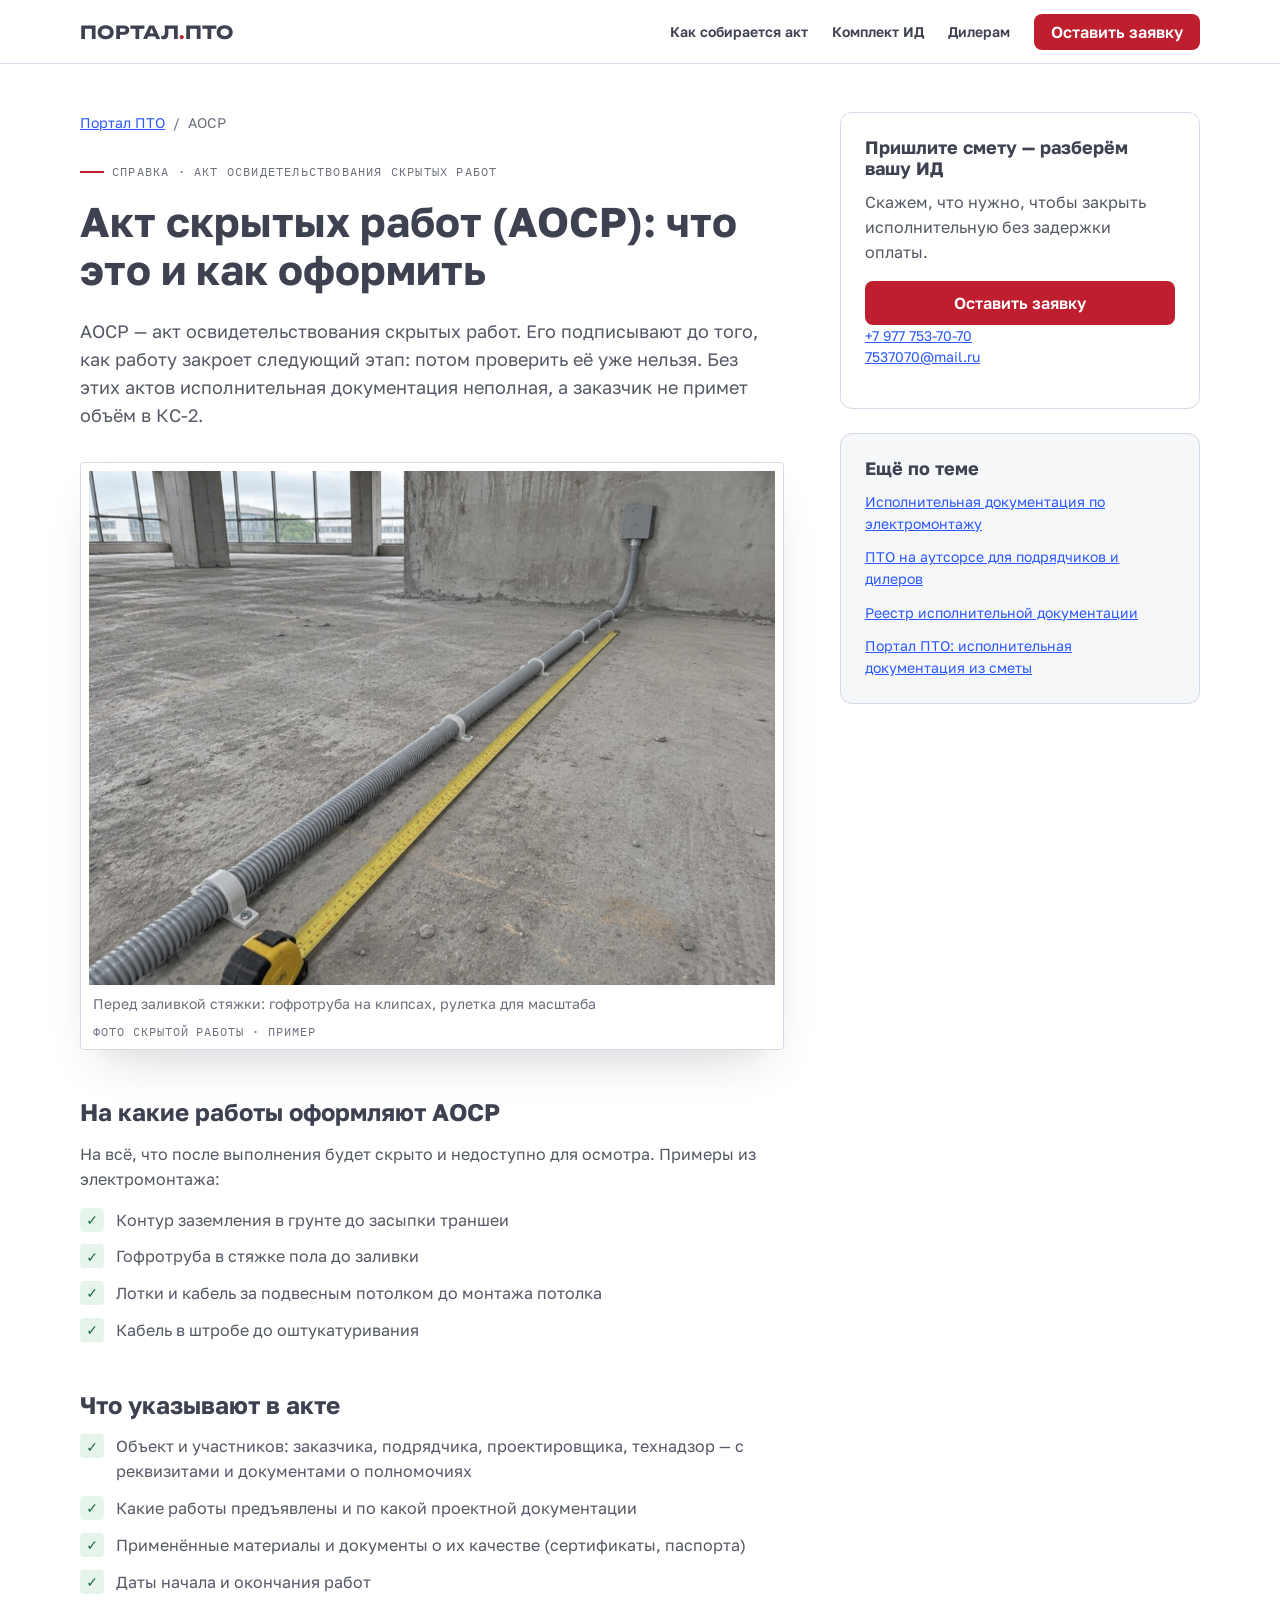
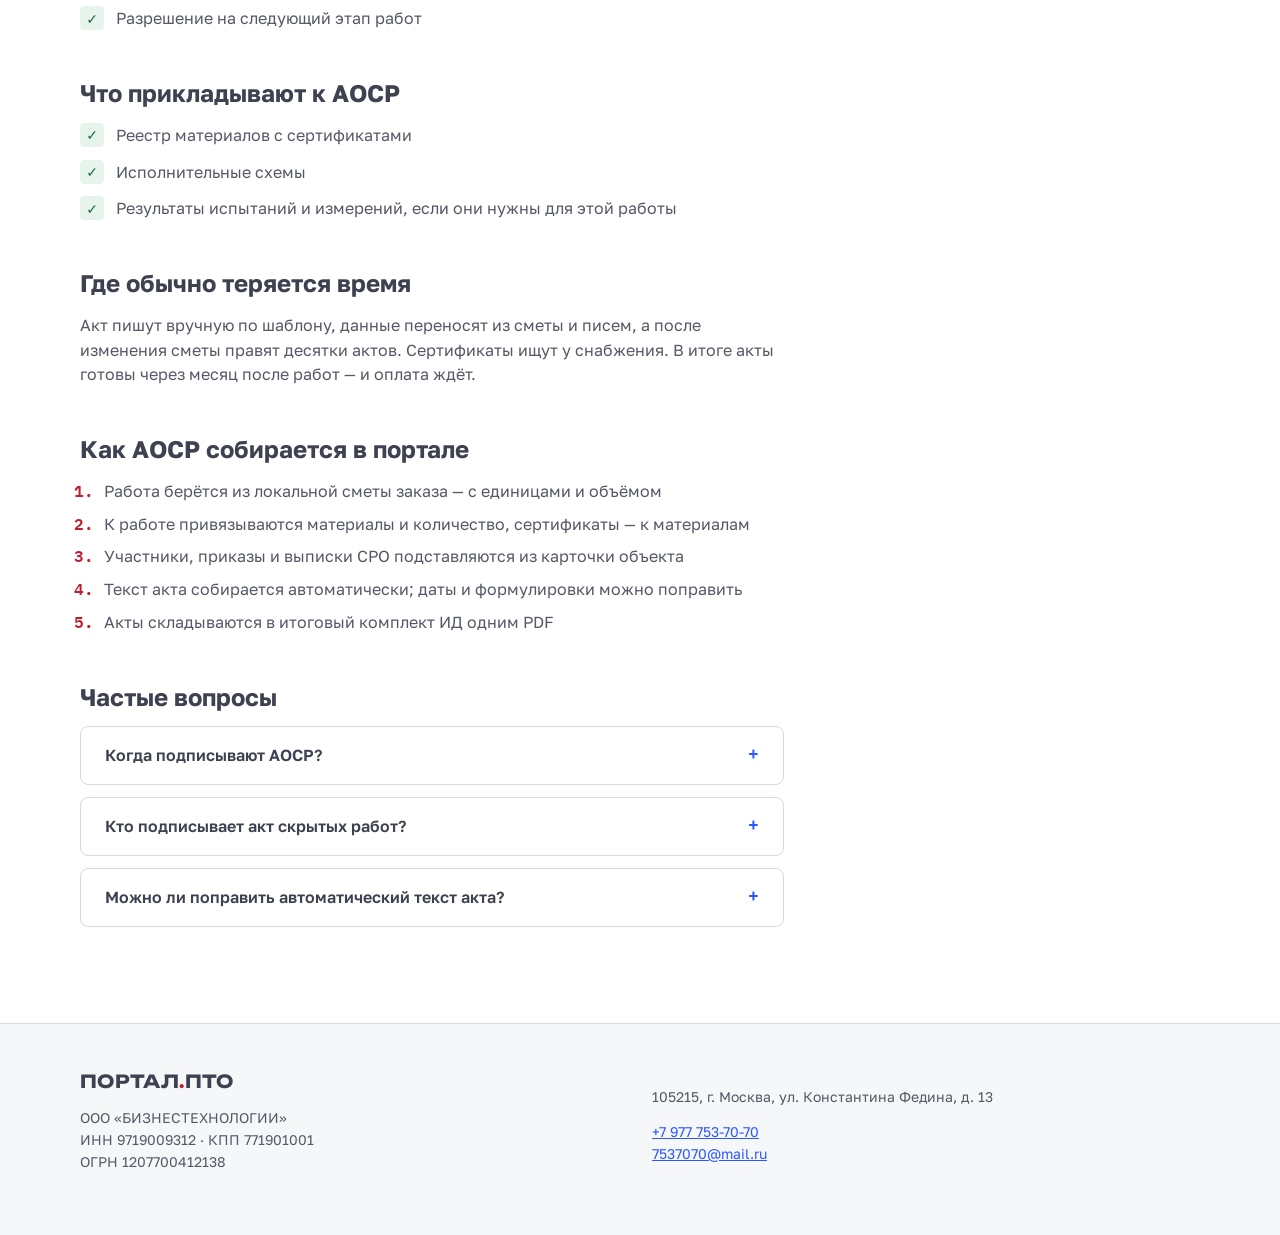
==== commit 3cf0a731: "Визуал: схема оплаты, бланк АОСР с фото, лента комплекта, маршрут ПТО, живая заявка Фото скрытых раб" ====
--- a/akt-skrytyh-rabot-aosr/index.html
+++ b/akt-skrytyh-rabot-aosr/index.html
@@ -40,6 +40,7 @@
     <span class="sheet">Справка · акт освидетельствования скрытых работ</span>
     <h1>Акт скрытых работ (АОСР): что это и как оформить</h1>
     <p class="lead">АОСР — акт освидетельствования скрытых работ. Его подписывают до того, как работу закроет следующий этап: потом проверить её уже нельзя. Без этих актов исполнительная документация неполная, а заказчик не примет объём в КС-2.</p>
+    <figure class="site-photo"><img src="../assets/photo/gofra.jpg" alt="Гофротруба ПНД в стяжке пола до заливки: работу закроют — осмотреть её уже будет нельзя (пример)" width="1100" height="829" loading="lazy"><figcaption><span>Перед заливкой стяжки: гофротруба на клипсах, рулетка для масштаба</span><span class="mono">Фото скрытой работы · пример</span></figcaption></figure>
     <h2>На какие работы оформляют АОСР</h2><p>На всё, что после выполнения будет скрыто и недоступно для осмотра. Примеры из электромонтажа:</p><ul class="checks"><li>Контур заземления в грунте до засыпки траншеи</li><li>Гофротруба в стяжке пола до заливки</li><li>Лотки и кабель за подвесным потолком до монтажа потолка</li><li>Кабель в штробе до оштукатуривания</li></ul><h2>Что указывают в акте</h2><ul class="checks"><li>Объект и участников: заказчика, подрядчика, проектировщика, технадзор — с реквизитами и документами о полномочиях</li><li>Какие работы предъявлены и по какой проектной документации</li><li>Применённые материалы и документы о их качестве (сертификаты, паспорта)</li><li>Даты начала и окончания работ</li><li>Разрешение на следующий этап работ</li></ul><h2>Что прикладывают к АОСР</h2><ul class="checks"><li>Реестр материалов с сертификатами</li><li>Исполнительные схемы</li><li>Результаты испытаний и измерений, если они нужны для этой работы</li></ul><h2>Где обычно теряется время</h2><p>Акт пишут вручную по шаблону, данные переносят из сметы и писем, а после изменения сметы правят десятки актов. Сертификаты ищут у снабжения. В итоге акты готовы через месяц после работ — и оплата ждёт.</p><h2>Как АОСР собирается в портале</h2><ol class="steps-list"><li>Работа берётся из локальной сметы заказа — с единицами и объёмом</li><li>К работе привязываются материалы и количество, сертификаты — к материалам</li><li>Участники, приказы и выписки СРО подставляются из карточки объекта</li><li>Текст акта собирается автоматически; даты и формулировки можно поправить</li><li>Акты складываются в итоговый комплект ИД одним PDF</li></ol>
     <h2>Частые вопросы</h2>
     <div class="faq"><details class="faq-item"><summary>Когда подписывают АОСР?</summary><p>До того, как работу закроет следующий этап. Если работу уже скрыли, подтвердить её качество и объём без вскрытия нельзя.</p></details><details class="faq-item"><summary>Кто подписывает акт скрытых работ?</summary><p>Представители участников строительства, указанные в акте: как правило, заказчик (или технадзор), подрядчик и при необходимости проектировщик. Состав зависит от объекта и договора.</p></details><details class="faq-item"><summary>Можно ли поправить автоматический текст акта?</summary><p>Да. Портал собирает текст из сметы, но даты и формулировки редактируются вручную, а исправленный акт попадает в комплект.</p></details></div>
--- a/design/tokens.css
+++ b/design/tokens.css
@@ -84,4 +84,11 @@
   --t-story: 800ms;          /* заголовок, «печать», сцена документа */
   --ease: cubic-bezier(0.2, 0.75, 0.3, 1);   /* быстрый старт, мягкая остановка */
   --grid-step: 32px;         /* шаг чертёжной сетки на тёмном первом экране */
+  /* Визуализации листов 2, 4, 5, 7, 9 (visuals.css) */
+  --lag-h: 44px;             /* высота полосы на схеме «где ждёт оплата» */
+  --lag-name: 120px;         /* колонка подписей «Как обычно / С порталом» */
+  --mini-w: 92px;            /* миниатюра листа комплекта, пропорции А4 */
+  --mini-h: 130px;
+  --clip-w: 176px;           /* фото, прикреплённое к акту */
+  --t-step: 280ms;           /* шаг заполнения пунктов акта (совпадает с шагами в main.js) */
 }
--- a/site.css
+++ b/site.css
@@ -219,3 +219,7 @@
 .faq-item[open] summary::after { transform: rotate(45deg); }
 .faq-item summary:focus-visible { outline: var(--bw-strong) solid var(--link); outline-offset: var(--s-4); border-radius: var(--r-md); }
 .faq-item p { margin: 0; padding: 0 var(--s-24) var(--s-24); }
+
+/* Заголовки с перебором букв: ширину держит настоящая буква, случайная — поверх */
+.sc { position: relative; -webkit-text-fill-color: transparent; }
+.sc::after { content: attr(data-g); position: absolute; left: 50%; top: 0; transform: translateX(-50%); -webkit-text-fill-color: currentColor; }
--- a/article.css
+++ b/article.css
@@ -27,3 +27,9 @@
 @media (hover: hover) and (pointer: fine) { .topics a:hover { border-color: var(--link); } }
 .topics a:focus-visible { outline: var(--bw-strong) solid var(--link); outline-offset: var(--s-4); }
 .topics-h { margin: var(--s-48) 0 0; font-size: var(--fs-18); color: var(--ink); }
+
+/* Фото скрытой работы под вводным абзацем: документальный кадр, подпись «пример» */
+.site-photo { margin: var(--s-32) 0 var(--s-16); padding: var(--s-8); background: var(--card); border: var(--bw) solid var(--line); border-radius: var(--r-sm); box-shadow: var(--shadow-screen); }
+.site-photo img { display: block; width: 100%; height: auto; aspect-ratio: 4 / 3; object-fit: cover; }
+.site-photo figcaption { display: flex; flex-wrap: wrap; justify-content: space-between; gap: var(--s-8) var(--s-16); padding: var(--s-8) var(--s-4) 0; color: var(--muted); font-size: var(--fs-14); }
+.site-photo figcaption .mono { font-size: var(--fs-12); text-transform: uppercase; letter-spacing: 0.08em; }
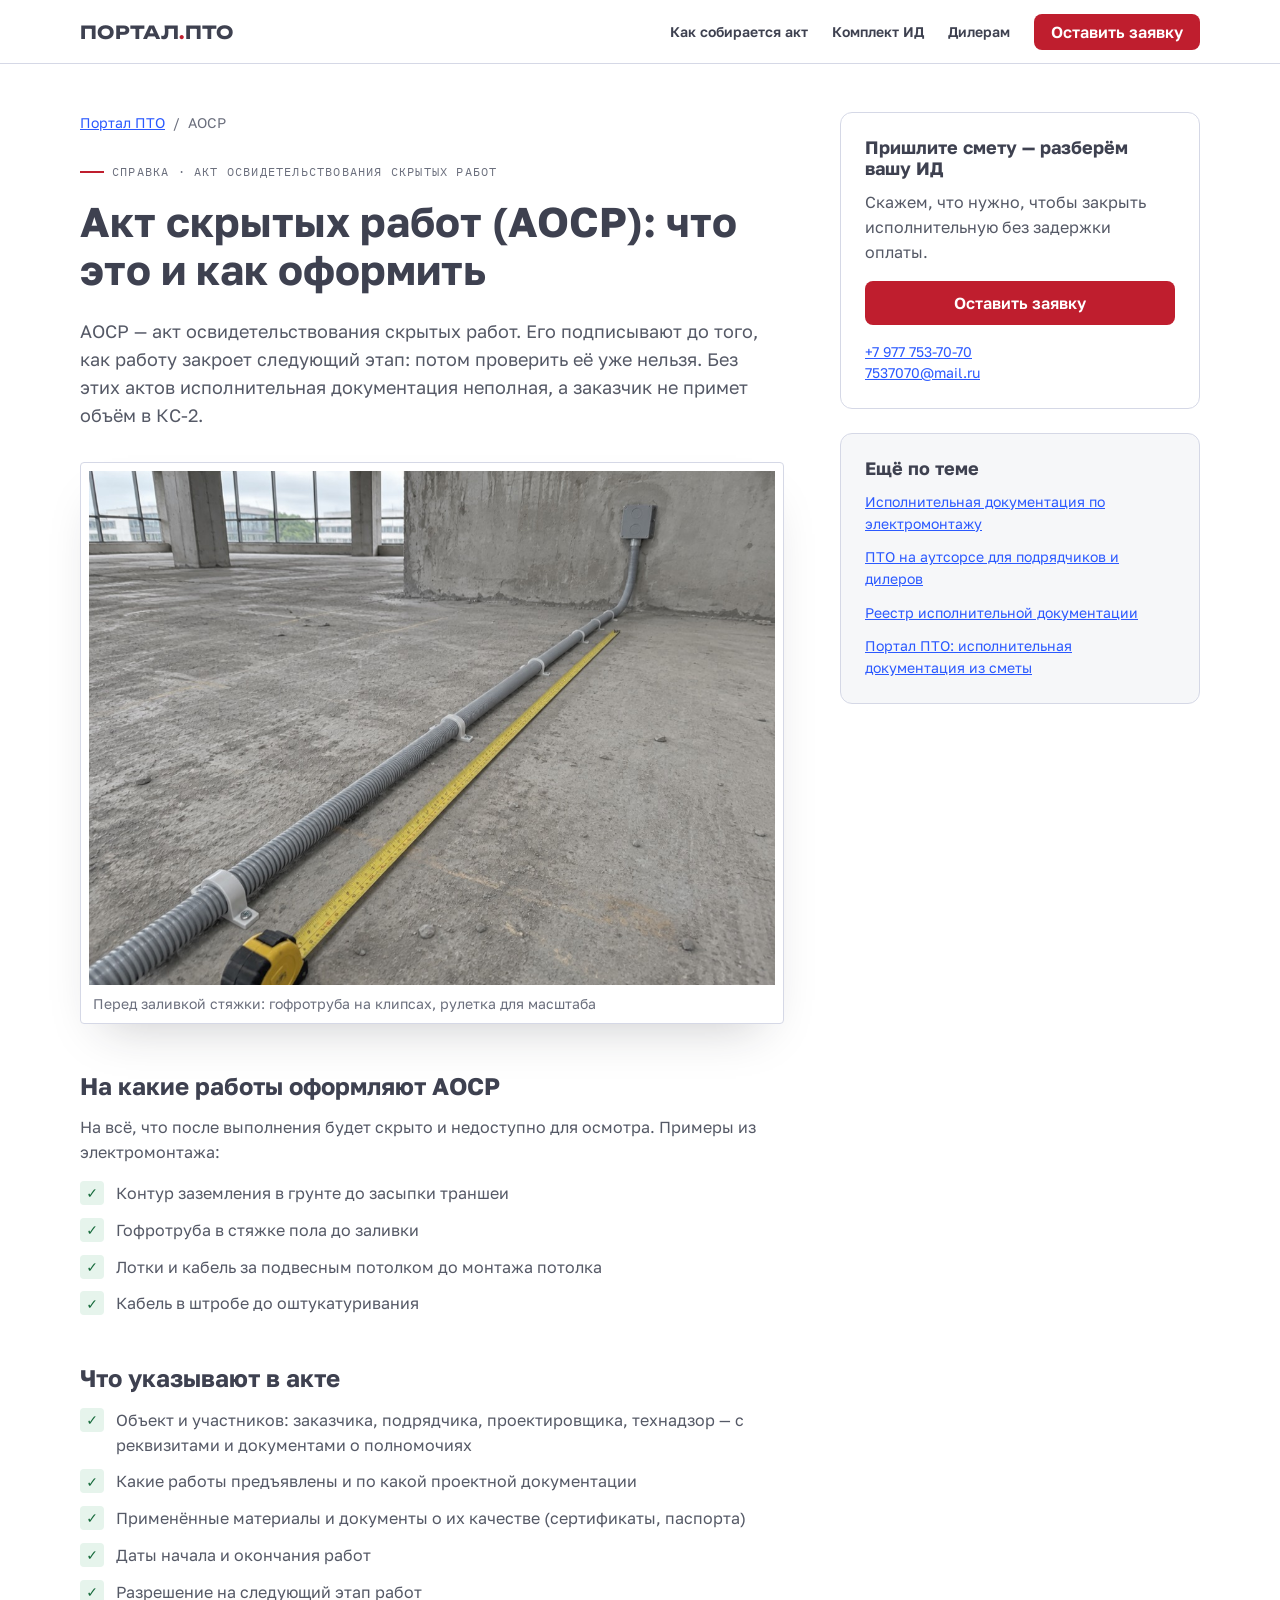
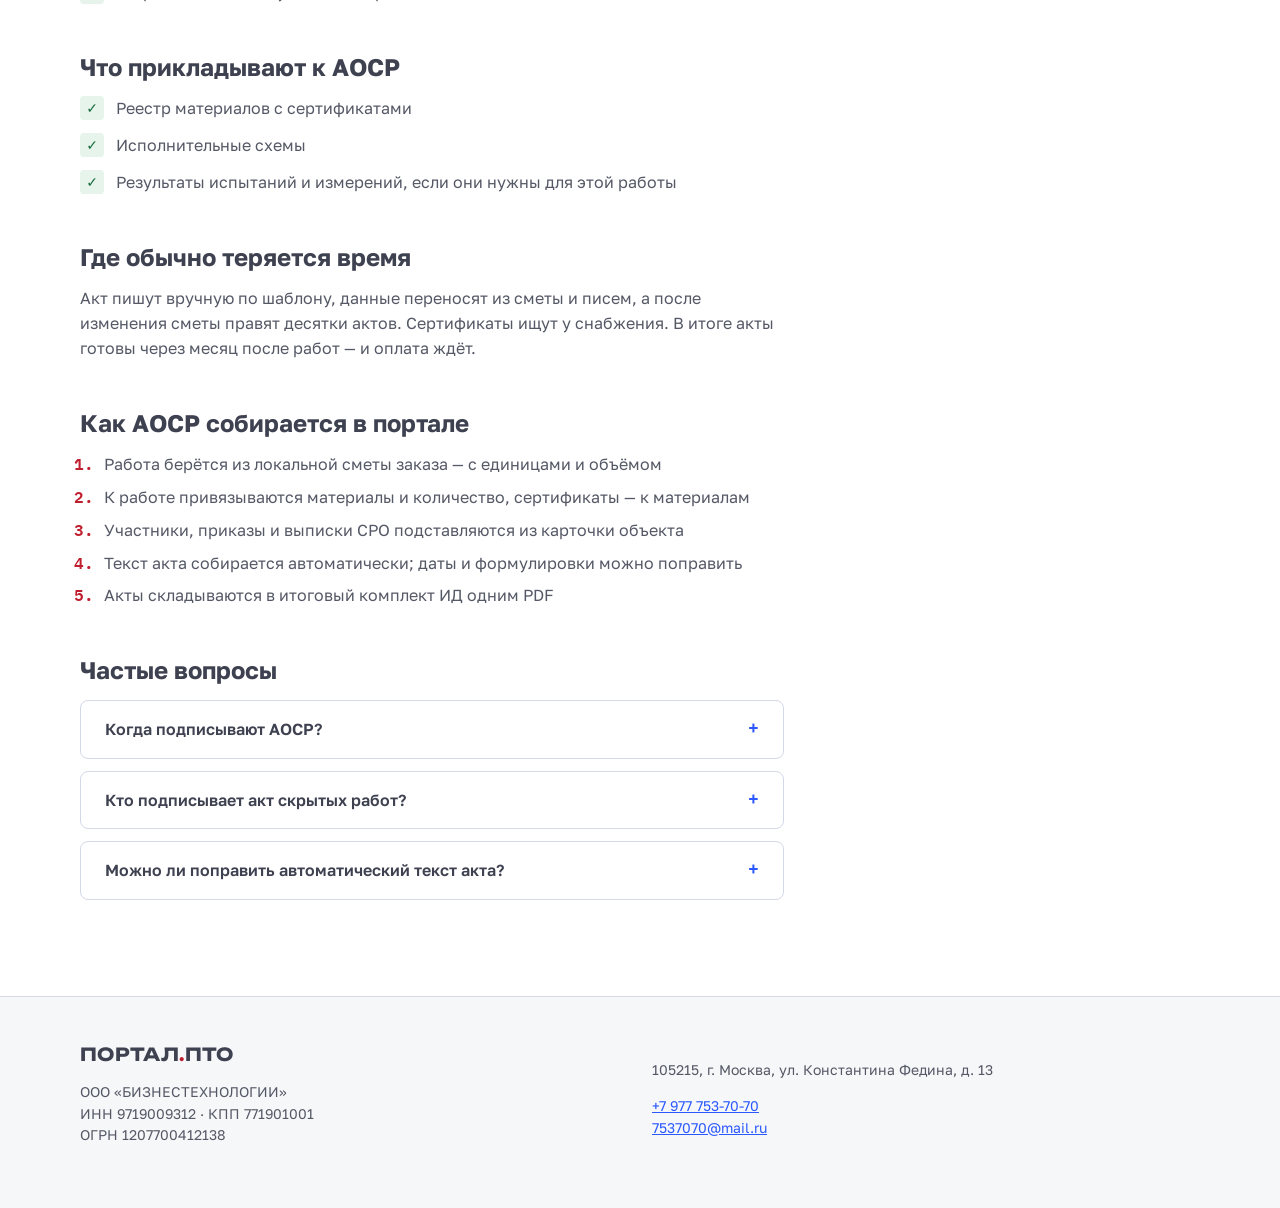
==== commit 8c9a09a4: "Первый экран: анимированная аксонометрия пролёта со скрытыми работами вместо фото; подписи «пример» " ====
--- a/akt-skrytyh-rabot-aosr/index.html
+++ b/akt-skrytyh-rabot-aosr/index.html
@@ -40,7 +40,7 @@
     <span class="sheet">Справка · акт освидетельствования скрытых работ</span>
     <h1>Акт скрытых работ (АОСР): что это и как оформить</h1>
     <p class="lead">АОСР — акт освидетельствования скрытых работ. Его подписывают до того, как работу закроет следующий этап: потом проверить её уже нельзя. Без этих актов исполнительная документация неполная, а заказчик не примет объём в КС-2.</p>
-    <figure class="site-photo"><img src="../assets/photo/gofra.jpg" alt="Гофротруба ПНД в стяжке пола до заливки: работу закроют — осмотреть её уже будет нельзя (пример)" width="1100" height="829" loading="lazy"><figcaption><span>Перед заливкой стяжки: гофротруба на клипсах, рулетка для масштаба</span><span class="mono">Фото скрытой работы · пример</span></figcaption></figure>
+    <figure class="site-photo"><img src="../assets/photo/gofra.jpg" alt="Гофротруба ПНД в стяжке пола до заливки: работу закроют — осмотреть её уже будет нельзя (пример)" width="1100" height="829" loading="lazy"><figcaption><span>Перед заливкой стяжки: гофротруба на клипсах, рулетка для масштаба</span></figcaption></figure>
     <h2>На какие работы оформляют АОСР</h2><p>На всё, что после выполнения будет скрыто и недоступно для осмотра. Примеры из электромонтажа:</p><ul class="checks"><li>Контур заземления в грунте до засыпки траншеи</li><li>Гофротруба в стяжке пола до заливки</li><li>Лотки и кабель за подвесным потолком до монтажа потолка</li><li>Кабель в штробе до оштукатуривания</li></ul><h2>Что указывают в акте</h2><ul class="checks"><li>Объект и участников: заказчика, подрядчика, проектировщика, технадзор — с реквизитами и документами о полномочиях</li><li>Какие работы предъявлены и по какой проектной документации</li><li>Применённые материалы и документы о их качестве (сертификаты, паспорта)</li><li>Даты начала и окончания работ</li><li>Разрешение на следующий этап работ</li></ul><h2>Что прикладывают к АОСР</h2><ul class="checks"><li>Реестр материалов с сертификатами</li><li>Исполнительные схемы</li><li>Результаты испытаний и измерений, если они нужны для этой работы</li></ul><h2>Где обычно теряется время</h2><p>Акт пишут вручную по шаблону, данные переносят из сметы и писем, а после изменения сметы правят десятки актов. Сертификаты ищут у снабжения. В итоге акты готовы через месяц после работ — и оплата ждёт.</p><h2>Как АОСР собирается в портале</h2><ol class="steps-list"><li>Работа берётся из локальной сметы заказа — с единицами и объёмом</li><li>К работе привязываются материалы и количество, сертификаты — к материалам</li><li>Участники, приказы и выписки СРО подставляются из карточки объекта</li><li>Текст акта собирается автоматически; даты и формулировки можно поправить</li><li>Акты складываются в итоговый комплект ИД одним PDF</li></ol>
     <h2>Частые вопросы</h2>
     <div class="faq"><details class="faq-item"><summary>Когда подписывают АОСР?</summary><p>До того, как работу закроет следующий этап. Если работу уже скрыли, подтвердить её качество и объём без вскрытия нельзя.</p></details><details class="faq-item"><summary>Кто подписывает акт скрытых работ?</summary><p>Представители участников строительства, указанные в акте: как правило, заказчик (или технадзор), подрядчик и при необходимости проектировщик. Состав зависит от объекта и договора.</p></details><details class="faq-item"><summary>Можно ли поправить автоматический текст акта?</summary><p>Да. Портал собирает текст из сметы, но даты и формулировки редактируются вручную, а исправленный акт попадает в комплект.</p></details></div>
--- a/design/tokens.css
+++ b/design/tokens.css
@@ -91,4 +91,8 @@
   --mini-h: 130px;
   --clip-w: 176px;           /* фото, прикреплённое к акту */
   --t-step: 280ms;           /* шаг заполнения пунктов акта (совпадает с шагами в main.js) */
+  --fs-hero-m: clamp(1.5rem, 7.4vw, 2.25rem);   /* заголовок первого экрана на телефоне: «РАБОТЫ СДАНЫ,» во всю ширину */
+  --shot-min: 1180px;        /* скриншот портала не уже этого: на телефоне листается, но текст читается */
+  --mark: 26px;              /* номер-выноска на скриншоте */
+  --read-img: 96px;          /* миниатюра фото в карточке статьи */
 }
--- a/article.css
+++ b/article.css
@@ -33,3 +33,4 @@
 .site-photo img { display: block; width: 100%; height: auto; aspect-ratio: 4 / 3; object-fit: cover; }
 .site-photo figcaption { display: flex; flex-wrap: wrap; justify-content: space-between; gap: var(--s-8) var(--s-16); padding: var(--s-8) var(--s-4) 0; color: var(--muted); font-size: var(--fs-14); }
 .site-photo figcaption .mono { font-size: var(--fs-12); text-transform: uppercase; letter-spacing: 0.08em; }
+.article .side-contact { margin: var(--s-16) 0 0; }
